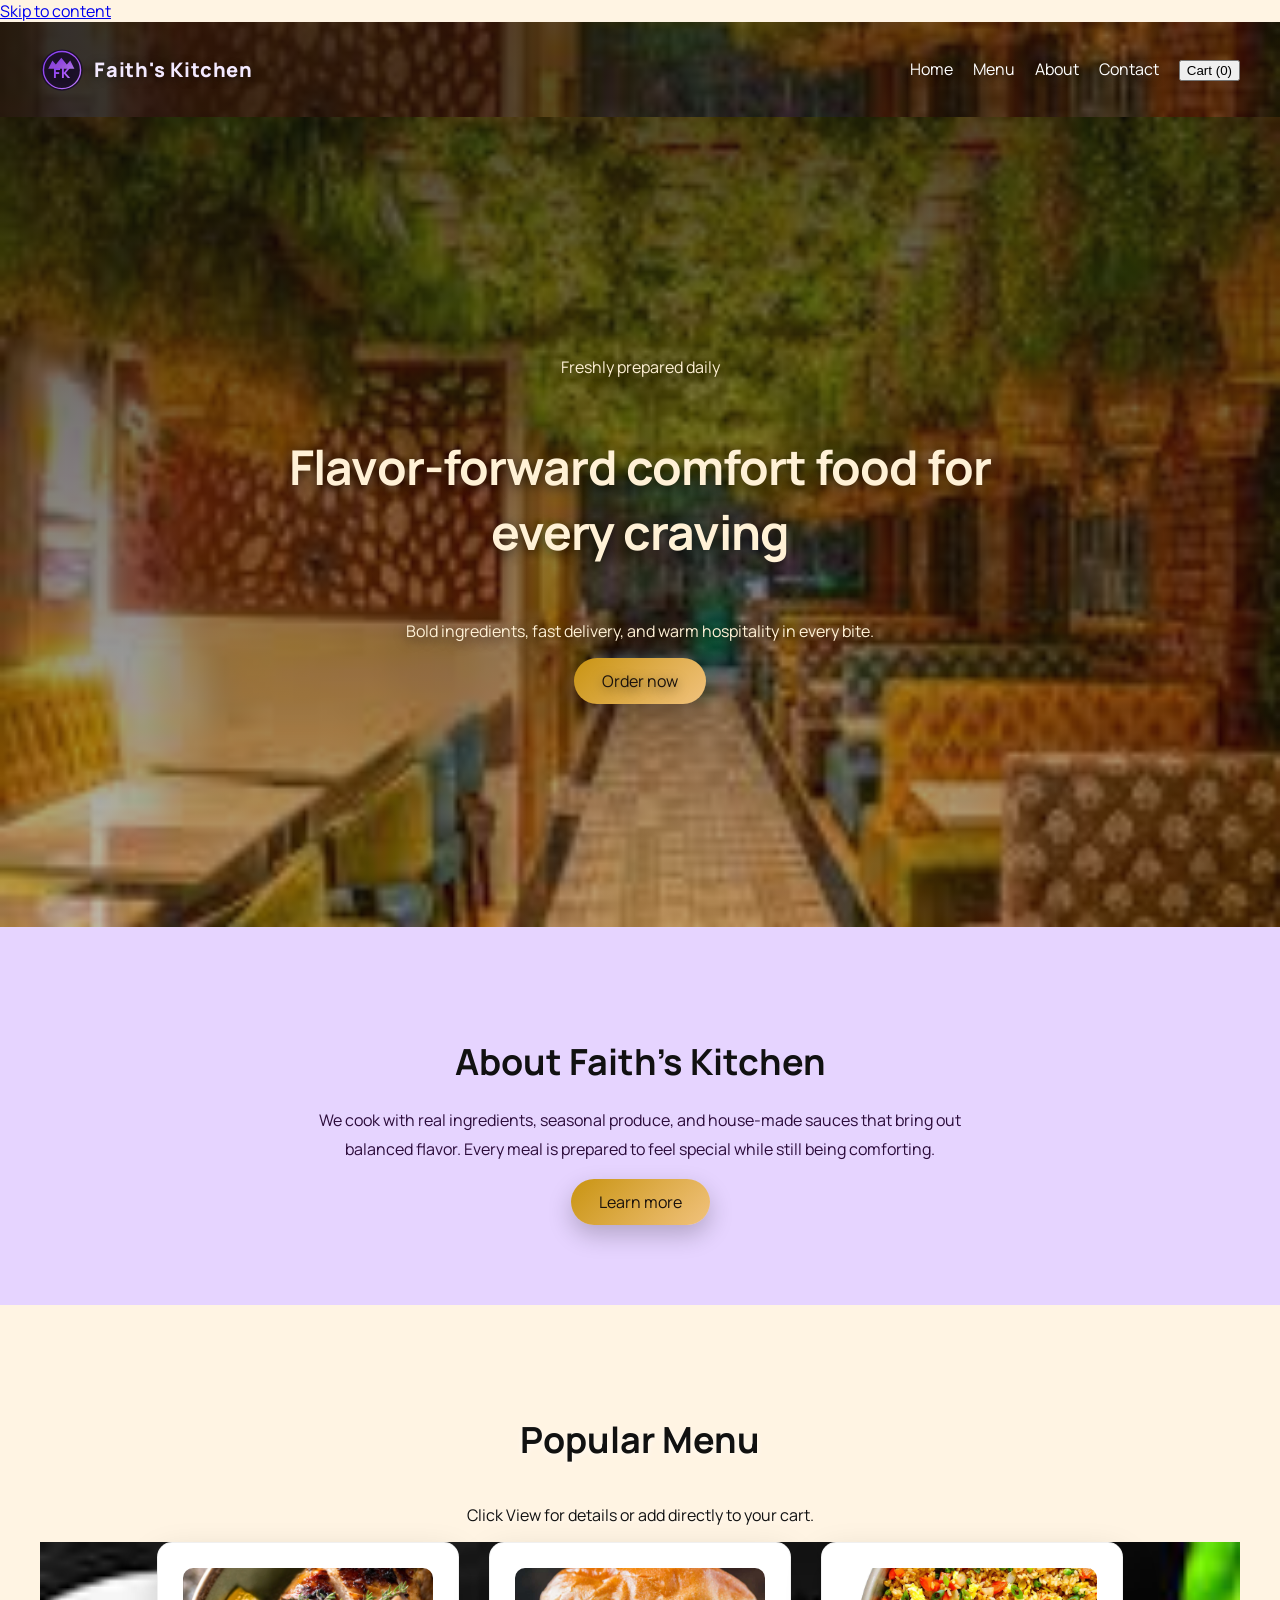
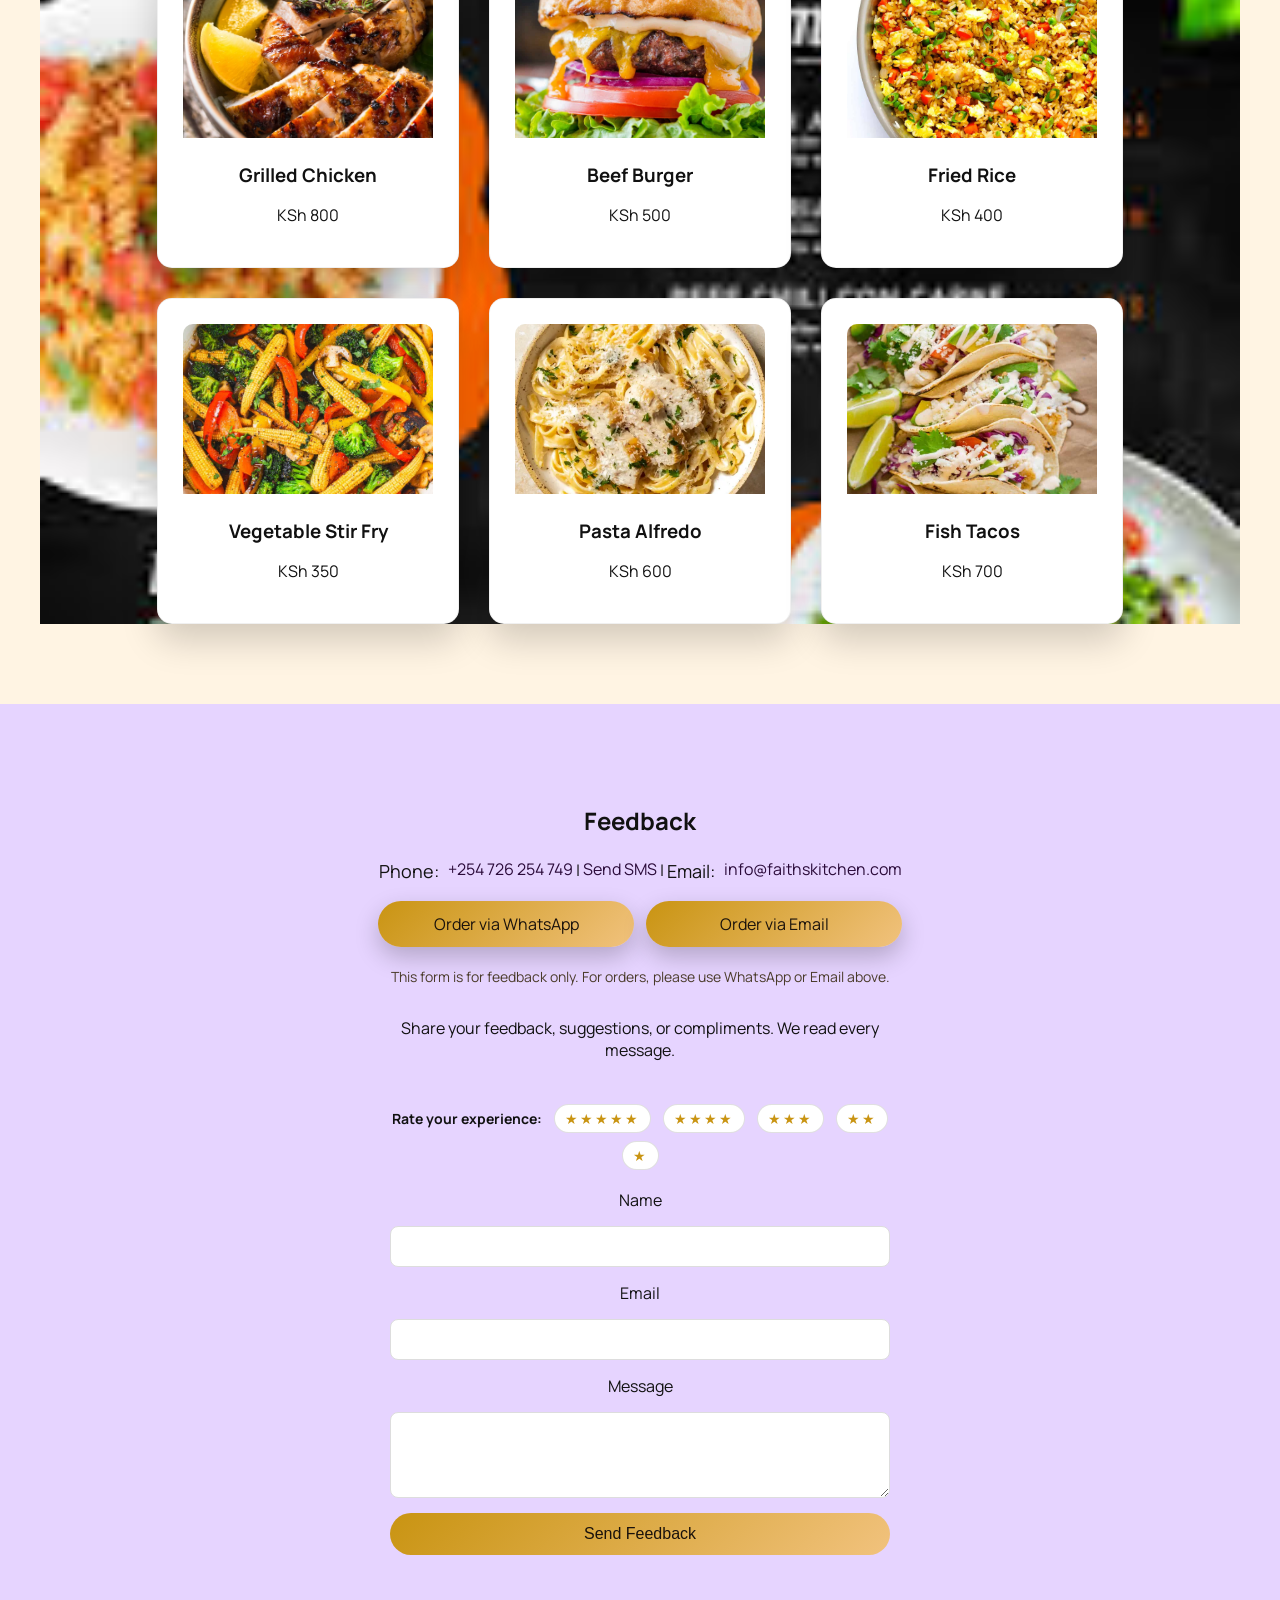
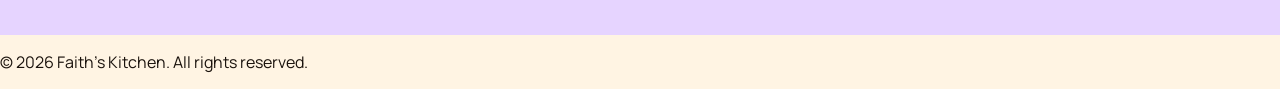
==== index.html @ dadae481 "Add files via upload" ====
<!DOCTYPE html>
<html lang="en">
<head>
    <meta charset="UTF-8">
    <meta name="description" content="Luxury comfort food, crafted fresh and delivered fast.">
    <meta name="keywords" content="restaurant, food delivery, grilled chicken, burgers, Nairobi">
    <meta name="theme-color" content="#c99412">
    <meta property="og:title" content="Faith's Kitchen">
    <meta property="og:description" content="Luxury comfort food, crafted fresh and delivered fast.">
    <meta property="og:type" content="website">
    <meta name="viewport" content="width=device-width, initial-scale=1">
    <title>Faith's Kitchen</title>
    <link rel="preconnect" href="https://fonts.googleapis.com">
    <link rel="preconnect" href="https://fonts.gstatic.com" crossorigin>
    <link href="https://fonts.googleapis.com/css2?family=Manrope:wght@400;600;700;800&display=swap" rel="stylesheet">
    <link rel="stylesheet" href="style.css">
</head>
<body>
    <a class="skip-link" href="#main-content">Skip to content</a>

    <header class="site-header">
        <nav class="nav" aria-label="Primary navigation">
            <div class="logo" aria-label="Faith's Kitchen home">
                <svg class="logo-mark" viewBox="0 0 64 64" aria-hidden="true" focusable="false">
                    <defs>
                        <linearGradient id="fk-gold" x1="0" x2="1" y1="0" y2="1">
                            <stop offset="0%" stop-color="#7c3aed"/>
                            <stop offset="55%" stop-color="#a855f7"/>
                            <stop offset="100%" stop-color="#c084fc"/>
                        </linearGradient>
                    </defs>
                    <circle cx="32" cy="32" r="30" fill="#1b0f2a" opacity="0.95"/>
                    <circle cx="32" cy="32" r="27" fill="none" stroke="url(#fk-gold)" stroke-width="2"/>
                    <path d="M18 18l5 6 8-10 8 10 5-6 6 12H12z" fill="url(#fk-gold)" opacity="0.9"/>
                    <text x="32" y="44" text-anchor="middle" font-family="Manrope, sans-serif" font-size="20" font-weight="800" letter-spacing="1" fill="url(#fk-gold)">FK</text>
                </svg>
                <span class="logo-text">Faith's Kitchen</span>
            </div>
            <ul>
                <li><a href="#hero">Home</a></li>
                <li><a href="#menu">Menu</a></li>
                <li><a href="#about">About</a></li>
                <li><a href="#contact">Contact</a></li>
                <li><button id="cart-link" class="cart-link" type="button">Cart (<span id="cart-count">0</span>)</button></li>
            </ul>
        </nav>
    </header>

    <main id="main-content">
        <section class="hero" id="hero">
            <p class="eyebrow">Freshly prepared daily</p>
            <h2>Flavor-forward comfort food for every craving</h2>
            <p>Bold ingredients, fast delivery, and warm hospitality in every bite.</p>
            <a class="cta" href="#menu">Order now</a>
        </section>

        <section class="about" id="about">
            <div class="about-text">
                <h2>About Faith's Kitchen</h2>
                <p>We cook with real ingredients, seasonal produce, and house-made sauces that bring out balanced flavor. Every meal is prepared to feel special while still being comforting.</p>
                <a class="secondary-cta" href="#contact">Learn more</a>
            </div>
        </section>

        <section class="menu" id="menu">
            <h2>Popular Menu</h2>
            <p class="menu-subtitle">Click View for details or add directly to your cart.</p>
            <div id="menu-container" class="menu-container"></div>
        </section>

        <section class="contact" id="contact" aria-labelledby="contact-heading">
            <h2 id="contact-heading">Feedback</h2>
            <p class="contact-info">
                <span class="icon" aria-hidden="true">Phone:</span>
                <a href="tel:+254726254749">+254 726 254 749</a>
                <span class="separator">|</span>
                <a href="sms:+254726254749">Send SMS</a>
                <span class="separator">|</span>
                <span class="icon" aria-hidden="true">Email:</span>
                <a href="mailto:info@faithskitchen.com">info@faithskitchen.com</a>
            </p>
            <div class="order-actions" aria-label="Place an order">
                <a id="order-whatsapp" class="cta" href="https://wa.me/254726254749" target="_blank" rel="noopener">Order via WhatsApp</a>
                <a id="order-email" class="secondary-cta" href="mailto:info@faithskitchen.com?subject=Order%20Request">Order via Email</a>
            </div>

            <form id="contact-form" action="https://formspree.io/f/xjgawvjy" method="POST" aria-describedby="contact-desc">
                <p class="form-note">This form is for feedback only. For orders, please use WhatsApp or Email above.</p>
                <p id="contact-desc">Share your feedback, suggestions, or compliments. We read every message.</p>
                                <div class="rating" role="group" aria-label="Rating">
                    <span class="rating-label">Rate your experience:</span>
                    <label><input type="radio" name="rating" value="5"><span class="stars">&#9733;&#9733;&#9733;&#9733;&#9733;</span></label>
                    <label><input type="radio" name="rating" value="4"><span class="stars">&#9733;&#9733;&#9733;&#9733;</span></label>
                    <label><input type="radio" name="rating" value="3"><span class="stars">&#9733;&#9733;&#9733;</span></label>
                    <label><input type="radio" name="rating" value="2"><span class="stars">&#9733;&#9733;</span></label>
                    <label><input type="radio" name="rating" value="1"><span class="stars">&#9733;</span></label>
                </div>
                <label for="name">Name</label>
                <input id="name" type="text" name="name" required>

                <label for="email">Email</label>
                <input id="email" type="email" name="email" required>

                <label for="message">Message</label>
                <textarea id="message" name="message" rows="4" required></textarea>

                <button type="submit">Send Feedback</button>
            </form>
        </section>
    </main>

    <footer class="site-footer">
        <p>&copy; <span id="year"></span> Faith's Kitchen. All rights reserved.</p>
    </footer>

    <div id="item-preview" class="modal" aria-hidden="true">
        <div class="modal-content" role="dialog" aria-modal="true" aria-labelledby="preview-heading">
            <h3 id="preview-heading"></h3>
            <img id="preview-img" src="" alt="">
            <p id="preview-desc"></p>
            <p id="preview-price" class="preview-price"></p>
            <div class="modal-actions">
                <button id="preview-add" type="button">Add to cart</button>
                <button id="close-preview" type="button" class="ghost-btn">Close</button>
            </div>
        </div>
    </div>

    <div id="cart-modal" class="modal" aria-hidden="true">
        <div class="modal-content" role="dialog" aria-modal="true" aria-labelledby="cart-heading">
            <h2 id="cart-heading">Your Cart</h2>
            <ul id="cart-modal-items"></ul>
            <p id="cart-total" class="cart-total">Total: KSh 0</p>
            <div class="modal-actions">
                <button id="checkout" type="button" disabled>Checkout</button>
                <button id="close-cart" type="button" class="ghost-btn">Close</button>
            </div>
        </div>
    </div>

    <p id="status-message" class="status-message" aria-live="polite"></p>

    <div id="menu-container" class="menu-container"></div>
	<script src="script.js"></script>
</body>
</html>
---- style.css ----
body {
    margin: 0;
    font-family: 'Poppins', sans-serif;
}

nav {
    display: flex;
    justify-content: space-between;
    align-items: center;
    padding: 20px 40px;
    /* purple-themed background image with color fallback */
    background: url('INTERIOR.jfif') center/100% auto no-repeat;
}

nav ul {
    list-style: none;
    display: flex;
    gap: 20px;
}

nav ul li {
    cursor: pointer;
}

nav ul li a {
    color: inherit;
    text-decoration: none;
}

#cart-link:hover {
    color: orange;
}

/* modal buttons */
.cart-modal button {
    padding: 10px 20px;
    border: none;
    background: orange;
    color: white;
    font-size: 14px;
    cursor: pointer;
    border-radius: 6px;
    margin-right: 10px;
}

.cart-modal button#close-cart {
    background: #ccc;
    color: #333;
}


.hero {
    height: 90vh;
    /* hero image underneath a purple gradient overlay */
    background: url('INTERIOR.jfif') center/100% auto no-repeat;
    display: flex;
    flex-direction: column;
    justify-content: center;
    align-items: center;
    color: #f0e6ff;
    text-align: center;
}

.hero h2 {
    font-size: 48px;
}

.hero button {
    padding: 12px 25px;
    border: none;
    background-color: #8a2be2; /* blueviolet */
    color: #f0e6ff;
    font-size: 16px;
    cursor: pointer;
}

.hero button:hover {
    background-color: #7a1bd6; /* darker purple */
    transform: scale(1.05);
    transition: 0.3s ease;
}
nav ul li:hover {
    color: orange;
    transition: 0.3s ease;
}

.about {
    padding: 80px 40px;
    text-align: center;
    background: url('https://via.placeholder.com/1200x400?text=About+Background') center/100% auto no-repeat;
    background-color: #e6d4ff; /* fallback */
}

.about-text {
    max-width: 700px;
    margin: auto;
}

.about h2 {
    font-size: 36px;
    margin-bottom: 20px;
}

.about p {
    line-height: 1.8;
    color: #8e0ec4;
}

.about button {
    padding: 12px 25px;
    border: none;
    background-color: #8a2be2;
    color: #f0e6ff;
    font-size: 16px;
    cursor: pointer;
    margin-top: 20px;
}

.about button:hover {
    background-color: #7a1bd6;
    transition: 0.3s ease;
}

.menu {
    padding: 80px 40px;
    text-align: center;
}

.menu-item img {
    width: 100%;
    height: 150px;
    object-fit: cover;
    border-radius: 10px;
}

.menu-item {
    border: 1px solid #ddd;
    padding: 15px;
    width: 220px;
    border-radius: 10px;
    transition: transform 0.3s;
}

.menu-item:hover {
    transform: scale(1.05);
}
.menu h2 {
    font-size: 36px;
    margin-bottom: 40px;
}

.menu-container {
    display: flex;
    justify-content: center;
    gap: 30px;
    flex-wrap: wrap;
    background: url('menu.jfif') center/100% auto no-repeat;
    background-color: #f0e6ff;
}

.menu-card {
    width: 250px;
    padding: 25px;
    box-shadow: 0px 0px 15px rgba(0,0,0,0.1);
    border-radius: 15px;
    background: white;
    transition: 0.3s ease;
}

.menu-card:hover {
    transform: translateY(-8px);
    box-shadow: 0 0 20px rgba(138,43,226,0.4);
}

.menu-card h3 {
    margin-bottom: 10px;
}

.menu-card span {
    display: block;
    margin-top: 15px;
    color: orange;
    font-weight: bold;
}

.contact {
    padding: 80px 40px;
    text-align: center;
    background: url('https://via.placeholder.com/1200x400?text=Contact+Background') center/100% auto no-repeat;
    background-color: #e6d4ff;
}

.contact form {
    max-width: 500px;
    margin: auto;
    display: flex;
    flex-direction: column;
    gap: 15px;
}

/* contact info icons and tooltips */
.contact-info {
    font-size: 16px;
    line-height: 1.6;
}

.contact-info .icon {
    margin-right: 6px;
    font-size: 18px;
    vertical-align: middle;
}

.contact-info a {
    color: #4b0082;
    text-decoration: none;
    position: relative;
}

.contact-info a:hover {
    text-decoration: underline;
}

/* simple tooltip using title attribute (browser default) */

.contact input,
.contact textarea {
    padding: 12px;
    border: 1px solid #ddd;
    border-radius: 8px;
    font-family: 'Poppins', sans-serif;
}

.contact button {
    padding: 12px;
    border: none;
    background: #8a2be2;
    color: #f0e6ff;
    font-size: 16px;
    cursor: pointer;
}

.contact button:hover {
    background: #7a1bd6;
    transition: 0.3s ease;
}

@media (max-width: 768px) {

    nav {
        flex-direction: column;
        gap: 15px;
        text-align: center;
    }

    nav ul {
        flex-direction: column;
        padding: 0;
    }

    .menu-container {
        flex-direction: column;
        align-items: center;
    }

    .hero h2 {
        font-size: 32px;
    }

}

.footer {
    text-align: center;
    padding: 40px;
    background: black;
    color: white;
}

/* Cart modal styles */
.cart-modal {
    display: none; /* hidden until triggered */
    position: fixed;
    top: 0;
    left: 0;
    width: 100%;
    height: 100%;
    background: rgba(0,0,0,0.5);
    justify-content: center;
    align-items: center;
    z-index: 1000;
}

/* Item preview modal styles */
.item-preview {
    display: none;
    position: fixed;
    top: 0;
    left: 0;
    width: 100%;
    height: 100%;
    background: rgba(0,0,0,0.7);
    justify-content: center;
    align-items: center;
    z-index: 1100;
}

.item-preview .preview-content {
    background: white;
    padding: 20px;
    border-radius: 10px;
    max-width: 80%;
    text-align: center;
}

.item-preview img {
    max-width: 100%;
    height: auto;
    border-radius: 8px;
    display: block;
    margin: 10px auto;
}

.item-preview button {
    padding: 8px 16px;
    border: none;
    background: #8a2be2;
    color: #f0e6ff;
    cursor: pointer;
    border-radius: 6px;
    margin-top: 10px;
}

.item-preview button:hover {
    background: #7a1bd6;
}

.cart-modal .modal-content {
    background: white;
    padding: 30px;
    border-radius: 10px;
    max-width: 400px;
    width: 90%;
    text-align: left;
}

.cart-modal ul {
    list-style: none;
    padding: 0;
    margin: 0 0 20px 0;
}

.cart-modal li {
    padding: 8px 0;
    border-bottom: 1px solid #ddd;
}

#checkout:disabled {
    opacity: 0.5;
    cursor: not-allowed;
}

.footer h3 {
    margin-bottom: 10px;
}
/* Compatibility for new modal/menu markup */
.menu-card img {
    width: 100%;
    height: 170px;
    object-fit: cover;
    border-radius: 10px 10px 0 0;
}
.modal {
    display: none;
    position: fixed;
    inset: 0;
    background: rgba(0,0,0,0.6);
    justify-content: center;
    align-items: center;
    z-index: 1200;
}
.modal.is-open {
    display: flex;
}
.modal .modal-content {
    background: #fff;
    padding: 20px;
    border-radius: 12px;
    width: min(92vw, 420px);
}
.modal-actions {
    display: flex;
    gap: 10px;
    margin-top: 12px;
}
.card-actions {
    display: flex;
    gap: 10px;
    margin-top: 10px;
}

/* Text visibility overrides */
body {
    color: #111;
}
nav, .hero {
    color: #fff;
    text-shadow: 0 2px 8px rgba(0,0,0,0.6);
}
.menu {
    color: #111;
    text-shadow: 0 2px 6px rgba(255,255,255,0.6);
}
.menu-card {
    color: #111;
    text-shadow: none;
}
.about, .contact {
    color: #111;
}
.about p, .contact-info a {
    color: #2b0b3a;
}

@media (max-width: 600px) {
    nav { padding: 16px 20px; }
    nav ul { gap: 12px; }
    .hero { height: auto; padding: 80px 20px; }
    .hero h2 { font-size: 28px; }
    .menu { padding: 50px 20px; }
    .menu-container { padding: 20px 0; }
    .menu-card { width: 100%; max-width: 360px; }
    .contact { padding: 50px 20px; }
    .cart-modal .modal-content { width: 95%; }
}

/* Visual polish overrides */
:root {
    --ink: #1b1b1b;
    --paper: #f9f6f0;
    --accent: #c46b2a;
    --accent-dark: #a5521f;
    --shadow: 0 12px 30px rgba(0,0,0,0.16);
}
body {
    font-family: 'Manrope', sans-serif;
    color: var(--ink);
    background: var(--paper);
}
nav {
    background: linear-gradient(90deg, rgba(15,12,10,0.82), rgba(15,12,10,0.45)), url('INTERIOR.jfif') center/100% auto no-repeat;
    color: #fff;
    text-shadow: 0 2px 8px rgba(0,0,0,0.5);
}
nav ul li a { color: #fff; }
.hero {
    background: linear-gradient(180deg, rgba(14,11,10,0.7), rgba(14,11,10,0.35)), url('INTERIOR.jfif') center/100% auto no-repeat;
    color: #fff7ec;
    text-shadow: 0 3px 12px rgba(0,0,0,0.6);
}
.hero h2 {
    letter-spacing: -0.02em;
    max-width: 680px;
}
.hero button, .cta, .secondary-cta {
    background-color: var(--accent);
    color: #fff;
    border-radius: 999px;
    padding: 12px 26px;
    text-decoration: none;
    display: inline-flex;
    align-items: center;
    gap: 8px;
}
.hero button:hover, .cta:hover, .secondary-cta:hover {
    background-color: var(--accent-dark);
}
.menu-card {
    box-shadow: var(--shadow);
    border: 1px solid rgba(0,0,0,0.06);
}
.menu-card span { color: var(--accent); }
.contact button { background: var(--accent); color: #fff; border-radius: 999px; }
.contact button:hover { background: var(--accent-dark); }

/* Luxury bright overrides */
:root {
    --ink: #1a140f;
    --paper: #fff7ea;
    --accent: #d4a11f;
    --accent-dark: #b78510;
    --accent-2: #ff7a18;
    --shadow: 0 14px 34px rgba(0,0,0,0.18);
}
body {
    background: var(--paper);
    color: var(--ink);
}
nav {
    background: linear-gradient(90deg, rgba(20,14,8,0.86), rgba(20,14,8,0.45)), url('INTERIOR.jfif') center/100% auto no-repeat;
    color: #fff;
    text-shadow: 0 2px 10px rgba(0,0,0,0.55);
}
nav ul li a { color: #fff; }
.hero {
    background: linear-gradient(180deg, rgba(15,10,6,0.7), rgba(15,10,6,0.25)), url('INTERIOR.jfif') center/100% auto no-repeat;
    color: #fff3dc;
    text-shadow: 0 3px 12px rgba(0,0,0,0.6);
}
.hero h2 { letter-spacing: -0.02em; max-width: 720px; }
.hero button, .cta, .secondary-cta {
    background: linear-gradient(135deg, var(--accent), var(--accent-2));
    color: #1a140f;
    border-radius: 999px;
    padding: 12px 28px;
    text-decoration: none;
    display: inline-flex;
    align-items: center;
    gap: 8px;
    box-shadow: 0 10px 22px rgba(0,0,0,0.2);
}
.hero button:hover, .cta:hover, .secondary-cta:hover { background: linear-gradient(135deg, var(--accent-dark), var(--accent)); }
.menu-card { box-shadow: var(--shadow); border: 1px solid rgba(0,0,0,0.06); }
.menu-card span { color: var(--accent); }
.contact button { background: linear-gradient(135deg, var(--accent), var(--accent-2)); color: #1a140f; border-radius: 999px; }
.contact button:hover { background: linear-gradient(135deg, var(--accent-dark), var(--accent)); }

/* Deep gold + champagne overrides */
:root {
    --ink: #1a120c;
    --paper: #fff4e3;
    --accent: #c99412;
    --accent-dark: #a87008;
    --accent-2: #f1c27d;
    --shadow: 0 16px 36px rgba(0,0,0,0.18);
}
body { background: var(--paper); color: var(--ink); }
nav { background: linear-gradient(90deg, rgba(20,14,8,0.88), rgba(20,14,8,0.48)), url('INTERIOR.jfif') center/100% auto no-repeat; color: #fff; text-shadow: 0 2px 10px rgba(0,0,0,0.55); }
.hero { background: linear-gradient(180deg, rgba(16,11,7,0.72), rgba(16,11,7,0.28)), url('INTERIOR.jfif') center/100% auto no-repeat; color: #fff1d6; text-shadow: 0 3px 12px rgba(0,0,0,0.6); }
.hero button, .cta, .secondary-cta { background: linear-gradient(135deg, var(--accent), var(--accent-2)); color: #1a120c; border-radius: 999px; padding: 12px 28px; text-decoration: none; display: inline-flex; align-items: center; gap: 8px; box-shadow: 0 10px 24px rgba(0,0,0,0.22); }
.hero button:hover, .cta:hover, .secondary-cta:hover { background: linear-gradient(135deg, var(--accent-dark), var(--accent)); }
.menu-card { box-shadow: var(--shadow); border: 1px solid rgba(0,0,0,0.06); }
.menu-card span { color: var(--accent); }
.contact button { background: linear-gradient(135deg, var(--accent), var(--accent-2)); color: #1a120c; border-radius: 999px; }
.contact button:hover { background: linear-gradient(135deg, var(--accent-dark), var(--accent)); }

/* Toast + add animation */
#status-message.toast {
    position: fixed;
    right: 20px;
    bottom: 20px;
    background: #1a120c;
    color: #fff;
    padding: 12px 16px;
    border-radius: 999px;
    box-shadow: 0 10px 24px rgba(0,0,0,0.25);
    opacity: 0;
    transform: translateY(10px);
    transition: opacity 0.25s ease, transform 0.25s ease;
    z-index: 2000;
}
#status-message.toast.show {
    opacity: 1;
    transform: translateY(0);
}
.menu-card.is-adding {
    transform: translateY(-6px) scale(1.02);
    box-shadow: 0 18px 36px rgba(0,0,0,0.22);
}

/* Mobile perf tuning */
@media (max-width: 600px) {
    .menu-card, .modal .modal-content {
        box-shadow: 0 8px 18px rgba(0,0,0,0.18);
    }
    .hero, nav {
        background-position: center top;
    }
}

/* Logo styles */
.logo { display: flex; align-items: center; gap: 10px; font-weight: 800; letter-spacing: 0.02em; }
.logo-mark { width: 40px; height: 40px; }
.logo-text { color: #fff; font-size: 20px; }
@media (max-width: 600px) { .logo-text { font-size: 18px; } .logo-mark { width: 34px; height: 34px; } }

/* FK monogram logo tweaks */
.logo-mark { width: 44px; height: 44px; }
.logo-text { color: #f3e9ff; letter-spacing: 0.04em; }
@media (max-width: 600px) { .logo-mark { width: 38px; height: 38px; } }

.order-actions { display: flex; gap: 12px; justify-content: center; flex-wrap: wrap; margin: 16px 0 10px; }
.order-actions .cta, .order-actions .secondary-cta { min-width: 200px; justify-content: center; }
.form-note { font-size: 14px; color: #4a3b2a; margin: 10px 0 0; }
.rating { display: flex; flex-wrap: wrap; gap: 8px 12px; align-items: center; justify-content: center; margin: 12px 0 4px; font-size: 14px; }
.rating-label { font-weight: 700; }
.rating label { display: inline-flex; align-items: center; gap: 6px; padding: 4px 10px; border: 1px solid rgba(0,0,0,0.12); border-radius: 999px; cursor: pointer; background: #fff; }
.rating input { position: absolute; opacity: 0; }
.rating .stars { letter-spacing: 2px; color: var(--accent); }
.rating input:checked + .stars { color: #7c3aed; }
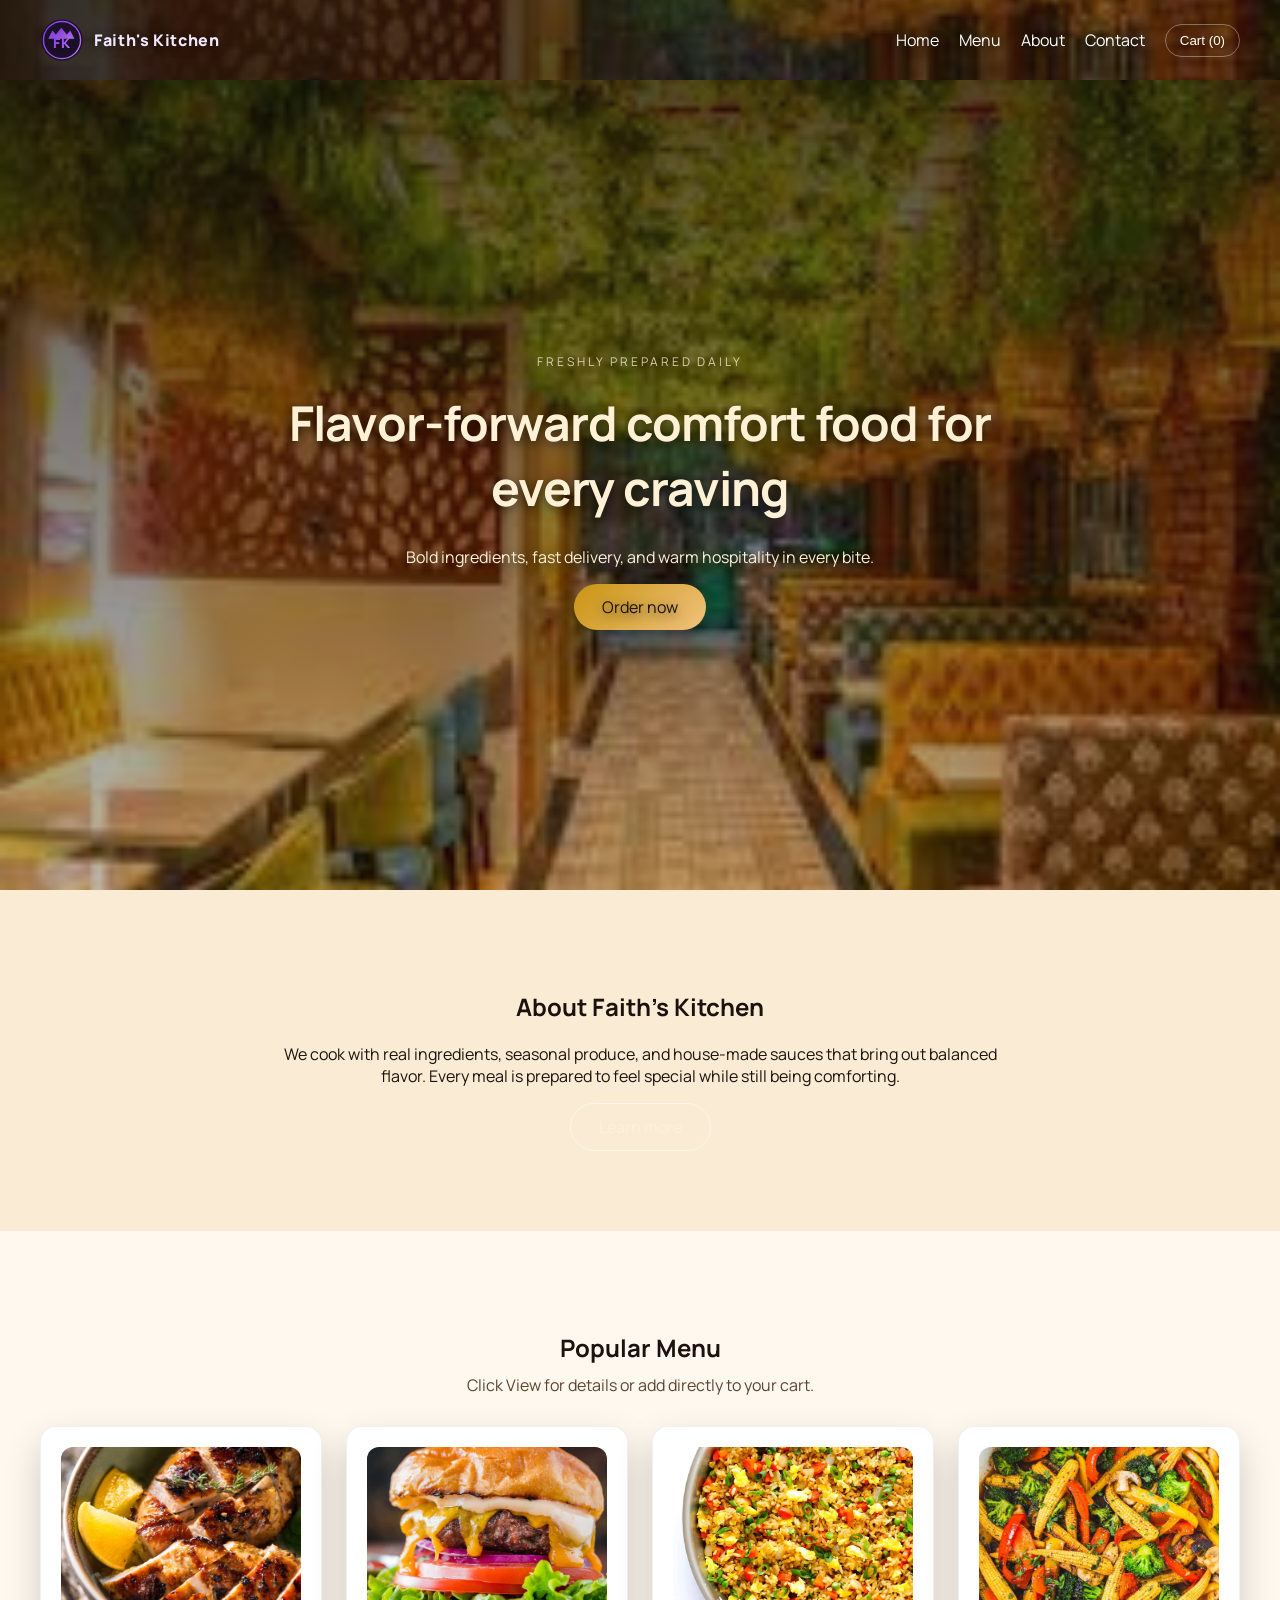
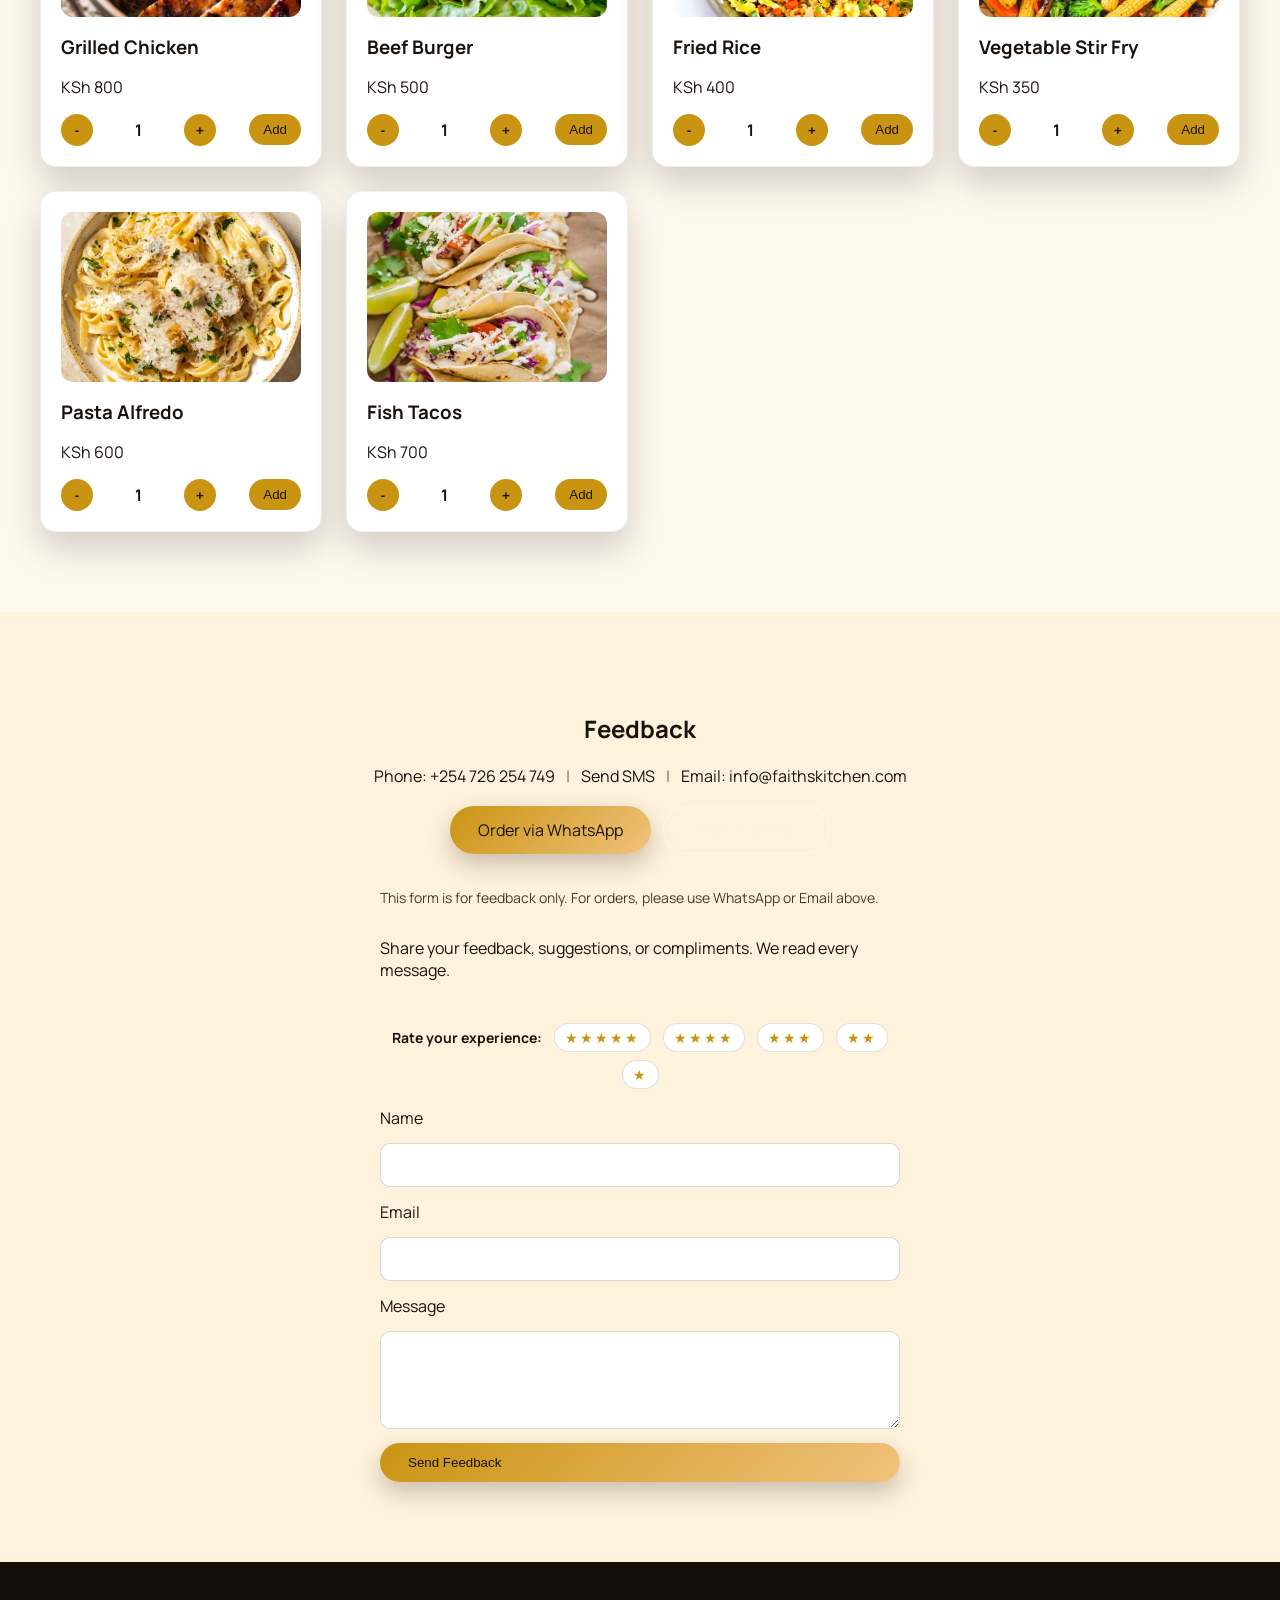
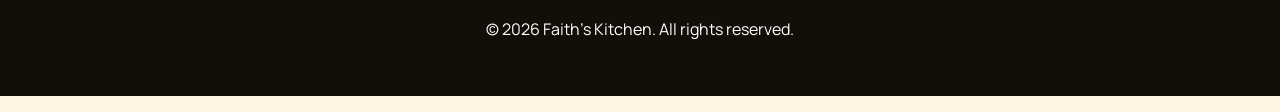
==== commit a39b1972: "Add files via upload" ====
--- a/index.html
+++ b/index.html
@@ -2,18 +2,31 @@
 <html lang="en">
 <head>
     <meta charset="UTF-8">
-    <meta name="description" content="Luxury comfort food, crafted fresh and delivered fast.">
+    <meta name="google-site-verification" content="2Au_urmFuBJq5QmWAdqN87spD-C3DkQ_DlSQ1Ve02Y0" />
+    <meta name="description" content="Faith's Kitchen serves luxury comfort food in Nairobi. Freshly prepared meals, fast ordering, and premium flavor.">
+    <meta name="robots" content="index, follow">
     <meta name="keywords" content="restaurant, food delivery, grilled chicken, burgers, Nairobi">
     <meta name="theme-color" content="#c99412">
     <meta property="og:title" content="Faith's Kitchen">
     <meta property="og:description" content="Luxury comfort food, crafted fresh and delivered fast.">
     <meta property="og:type" content="website">
+    <meta property="og:url" content="https://wachirafaith335-sudo.github.io/Faith-s-Kitchen/">
     <meta name="viewport" content="width=device-width, initial-scale=1">
-    <title>Faith's Kitchen</title>
+    <meta property="og:image" content="https://wachirafaith335-sudo.github.io/Faith-s-Kitchen/og-image.svg">
+    <meta property="og:image:width" content="1200">
+    <meta property="og:image:height" content="630">
+    <meta name="twitter:card" content="summary_large_image">
+    <meta name="twitter:title" content="Faith's Kitchen">
+    <meta name="twitter:description" content="Luxury comfort food, crafted fresh and delivered fast.">
+    <meta name="twitter:image" content="https://wachirafaith335-sudo.github.io/Faith-s-Kitchen/og-image.svg">
+    <title>Faith's Kitchen | Luxury Comfort Food in Nairobi</title>
     <link rel="preconnect" href="https://fonts.googleapis.com">
     <link rel="preconnect" href="https://fonts.gstatic.com" crossorigin>
     <link href="https://fonts.googleapis.com/css2?family=Manrope:wght@400;600;700;800&display=swap" rel="stylesheet">
+    <link rel="preload" as="image" href="INTERIOR.jfif">
     <link rel="stylesheet" href="style.css">
+    <link rel="icon" href="favicon.svg" type="image/svg+xml">
+    <link rel="canonical" href="https://wachirafaith335-sudo.github.io/Faith-s-Kitchen/">
 </head>
 <body>
     <a class="skip-link" href="#main-content">Skip to content</a>
@@ -87,13 +100,13 @@
             <form id="contact-form" action="https://formspree.io/f/xjgawvjy" method="POST" aria-describedby="contact-desc">
                 <p class="form-note">This form is for feedback only. For orders, please use WhatsApp or Email above.</p>
                 <p id="contact-desc">Share your feedback, suggestions, or compliments. We read every message.</p>
-                                <div class="rating" role="group" aria-label="Rating">
-                    <span class="rating-label">Rate your experience:</span>
-                    <label><input type="radio" name="rating" value="5"><span class="stars">&#9733;&#9733;&#9733;&#9733;&#9733;</span></label>
-                    <label><input type="radio" name="rating" value="4"><span class="stars">&#9733;&#9733;&#9733;&#9733;</span></label>
-                    <label><input type="radio" name="rating" value="3"><span class="stars">&#9733;&#9733;&#9733;</span></label>
-                    <label><input type="radio" name="rating" value="2"><span class="stars">&#9733;&#9733;</span></label>
-                    <label><input type="radio" name="rating" value="1"><span class="stars">&#9733;</span></label>
+                                <div class="rating" role="group" aria-label="Rating">
+                    <span class="rating-label">Rate your experience:</span>
+                    <label><input type="radio" name="rating" value="5"><span class="stars">&#9733;&#9733;&#9733;&#9733;&#9733;</span></label>
+                    <label><input type="radio" name="rating" value="4"><span class="stars">&#9733;&#9733;&#9733;&#9733;</span></label>
+                    <label><input type="radio" name="rating" value="3"><span class="stars">&#9733;&#9733;&#9733;</span></label>
+                    <label><input type="radio" name="rating" value="2"><span class="stars">&#9733;&#9733;</span></label>
+                    <label><input type="radio" name="rating" value="1"><span class="stars">&#9733;</span></label>
                 </div>
                 <label for="name">Name</label>
                 <input id="name" type="text" name="name" required>
@@ -140,11 +153,13 @@
 
     <p id="status-message" class="status-message" aria-live="polite"></p>
 
-    <div id="menu-container" class="menu-container"></div>
-	<script src="script.js"></script>
+    <script src="script.js" defer></script>
 </body>
 </html>
 
 
 
 
+
+
+
--- a/style.css
+++ b/style.css
@@ -1,598 +1,533 @@
-body {
-    margin: 0;
-    font-family: 'Poppins', sans-serif;
-}
-
-nav {
-    display: flex;
-    justify-content: space-between;
-    align-items: center;
-    padding: 20px 40px;
-    /* purple-themed background image with color fallback */
-    background: url('INTERIOR.jfif') center/100% auto no-repeat;
-}
-
-nav ul {
-    list-style: none;
-    display: flex;
-    gap: 20px;
-}
-
-nav ul li {
-    cursor: pointer;
-}
-
-nav ul li a {
-    color: inherit;
-    text-decoration: none;
-}
-
-#cart-link:hover {
-    color: orange;
-}
-
-/* modal buttons */
-.cart-modal button {
-    padding: 10px 20px;
-    border: none;
-    background: orange;
-    color: white;
-    font-size: 14px;
-    cursor: pointer;
-    border-radius: 6px;
-    margin-right: 10px;
-}
-
-.cart-modal button#close-cart {
-    background: #ccc;
-    color: #333;
-}
-
-
-.hero {
-    height: 90vh;
-    /* hero image underneath a purple gradient overlay */
-    background: url('INTERIOR.jfif') center/100% auto no-repeat;
-    display: flex;
-    flex-direction: column;
-    justify-content: center;
-    align-items: center;
-    color: #f0e6ff;
-    text-align: center;
-}
-
-.hero h2 {
-    font-size: 48px;
-}
-
-.hero button {
-    padding: 12px 25px;
-    border: none;
-    background-color: #8a2be2; /* blueviolet */
-    color: #f0e6ff;
-    font-size: 16px;
-    cursor: pointer;
-}
-
-.hero button:hover {
-    background-color: #7a1bd6; /* darker purple */
-    transform: scale(1.05);
-    transition: 0.3s ease;
-}
-nav ul li:hover {
-    color: orange;
-    transition: 0.3s ease;
-}
-
-.about {
-    padding: 80px 40px;
-    text-align: center;
-    background: url('https://via.placeholder.com/1200x400?text=About+Background') center/100% auto no-repeat;
-    background-color: #e6d4ff; /* fallback */
-}
-
-.about-text {
-    max-width: 700px;
-    margin: auto;
-}
-
-.about h2 {
-    font-size: 36px;
-    margin-bottom: 20px;
-}
-
-.about p {
-    line-height: 1.8;
-    color: #8e0ec4;
-}
-
-.about button {
-    padding: 12px 25px;
-    border: none;
-    background-color: #8a2be2;
-    color: #f0e6ff;
-    font-size: 16px;
-    cursor: pointer;
-    margin-top: 20px;
-}
-
-.about button:hover {
-    background-color: #7a1bd6;
-    transition: 0.3s ease;
-}
-
-.menu {
-    padding: 80px 40px;
-    text-align: center;
-}
-
-.menu-item img {
-    width: 100%;
-    height: 150px;
-    object-fit: cover;
-    border-radius: 10px;
-}
-
-.menu-item {
-    border: 1px solid #ddd;
-    padding: 15px;
-    width: 220px;
-    border-radius: 10px;
-    transition: transform 0.3s;
-}
-
-.menu-item:hover {
-    transform: scale(1.05);
-}
-.menu h2 {
-    font-size: 36px;
-    margin-bottom: 40px;
-}
-
-.menu-container {
-    display: flex;
-    justify-content: center;
-    gap: 30px;
-    flex-wrap: wrap;
-    background: url('menu.jfif') center/100% auto no-repeat;
-    background-color: #f0e6ff;
-}
-
-.menu-card {
-    width: 250px;
-    padding: 25px;
-    box-shadow: 0px 0px 15px rgba(0,0,0,0.1);
-    border-radius: 15px;
-    background: white;
-    transition: 0.3s ease;
-}
-
-.menu-card:hover {
-    transform: translateY(-8px);
-    box-shadow: 0 0 20px rgba(138,43,226,0.4);
-}
-
-.menu-card h3 {
-    margin-bottom: 10px;
-}
-
-.menu-card span {
-    display: block;
-    margin-top: 15px;
-    color: orange;
-    font-weight: bold;
-}
-
-.contact {
-    padding: 80px 40px;
-    text-align: center;
-    background: url('https://via.placeholder.com/1200x400?text=Contact+Background') center/100% auto no-repeat;
-    background-color: #e6d4ff;
-}
-
-.contact form {
-    max-width: 500px;
-    margin: auto;
-    display: flex;
-    flex-direction: column;
-    gap: 15px;
-}
-
-/* contact info icons and tooltips */
-.contact-info {
-    font-size: 16px;
-    line-height: 1.6;
-}
-
-.contact-info .icon {
-    margin-right: 6px;
-    font-size: 18px;
-    vertical-align: middle;
-}
-
-.contact-info a {
-    color: #4b0082;
-    text-decoration: none;
-    position: relative;
-}
-
-.contact-info a:hover {
-    text-decoration: underline;
-}
-
-/* simple tooltip using title attribute (browser default) */
-
-.contact input,
-.contact textarea {
-    padding: 12px;
-    border: 1px solid #ddd;
-    border-radius: 8px;
-    font-family: 'Poppins', sans-serif;
-}
-
-.contact button {
-    padding: 12px;
-    border: none;
-    background: #8a2be2;
-    color: #f0e6ff;
-    font-size: 16px;
-    cursor: pointer;
-}
-
-.contact button:hover {
-    background: #7a1bd6;
-    transition: 0.3s ease;
-}
+:root {
+  --ink: #1a120c;
+  --paper: #fff4e3;
+  --accent: #c99412;
+  --accent-dark: #a87008;
+  --accent-2: #f1c27d;
+  --shadow: 0 16px 36px rgba(0, 0, 0, 0.18);
+}
+
+*,
+*::before,
+*::after {
+  box-sizing: border-box;
+}
+
+body {
+  margin: 0;
+  font-family: "Manrope", sans-serif;
+  color: var(--ink);
+  background: var(--paper);
+}
+
+a {
+  color: inherit;
+  text-decoration: none;
+}
+
+.skip-link {
+  position: absolute;
+  left: -999px;
+  top: 10px;
+  background: #fff;
+  color: #000;
+  padding: 8px 12px;
+  border-radius: 6px;
+  z-index: 2000;
+}
+.skip-link:focus {
+  left: 10px;
+}
+
+.site-header {
+  position: sticky;
+  top: 0;
+  z-index: 100;
+}
+
+.nav {
+  display: flex;
+  justify-content: space-between;
+  align-items: center;
+  padding: 18px 40px;
+  background: linear-gradient(90deg, rgba(20, 14, 8, 0.88), rgba(20, 14, 8, 0.48)),
+    url("INTERIOR.jfif") center/cover no-repeat;
+  color: #fff;
+  text-shadow: 0 2px 10px rgba(0, 0, 0, 0.55);
+}
+
+.nav ul {
+  list-style: none;
+  display: flex;
+  gap: 20px;
+  margin: 0;
+  padding: 0;
+  align-items: center;
+}
+
+.nav ul li a:hover,
+.cart-link:hover {
+  color: var(--accent-2);
+}
+
+.cart-link {
+  background: transparent;
+  color: #fff;
+  border: 1px solid rgba(255, 255, 255, 0.35);
+  padding: 8px 14px;
+  border-radius: 999px;
+  cursor: pointer;
+}
+
+.logo {
+  display: flex;
+  align-items: center;
+  gap: 10px;
+  font-weight: 800;
+  letter-spacing: 0.04em;
+}
+
+.logo-mark {
+  width: 44px;
+  height: 44px;
+}
+
+.logo-text {
+  color: #f3e9ff;
+}
+
+.hero {
+  min-height: 90vh;
+  padding: 100px 40px;
+  display: flex;
+  flex-direction: column;
+  justify-content: center;
+  align-items: center;
+  text-align: center;
+  background: linear-gradient(180deg, rgba(16, 11, 7, 0.72), rgba(16, 11, 7, 0.28)),
+    url("INTERIOR.jfif") center/cover no-repeat;
+  color: #fff1d6;
+  text-shadow: 0 3px 12px rgba(0, 0, 0, 0.6);
+}
+
+.hero h2 {
+  font-size: 48px;
+  max-width: 720px;
+  letter-spacing: -0.02em;
+  margin: 10px 0;
+}
+
+.hero .eyebrow {
+  text-transform: uppercase;
+  letter-spacing: 0.24em;
+  font-size: 12px;
+  opacity: 0.8;
+  margin-bottom: 10px;
+}
+
+.cta,
+.secondary-cta,
+.hero button,
+.contact button,
+.modal button {
+  background: linear-gradient(135deg, var(--accent), var(--accent-2));
+  color: #1a120c;
+  border-radius: 999px;
+  padding: 12px 28px;
+  border: none;
+  cursor: pointer;
+  display: inline-flex;
+  align-items: center;
+  gap: 8px;
+  box-shadow: 0 10px 24px rgba(0, 0, 0, 0.22);
+}
+
+.cta:hover,
+.secondary-cta:hover,
+.hero button:hover,
+.contact button:hover,
+.modal button:hover {
+  background: linear-gradient(135deg, var(--accent-dark), var(--accent));
+}
+
+.secondary-cta {
+  background: transparent;
+  color: #fff1d6;
+  border: 1px solid rgba(255, 255, 255, 0.5);
+  box-shadow: none;
+}
+
+section {
+  padding: 80px 40px;
+  text-align: center;
+}
+
+.about {
+  background: #f9ebd4;
+}
+
+.about-text {
+  max-width: 720px;
+  margin: 0 auto;
+}
+
+.menu {
+  background: #fff8ef;
+}
+
+.menu-subtitle {
+  margin-top: -10px;
+  color: #5a442f;
+}
+
+.menu-container {
+  display: grid;
+  grid-template-columns: repeat(auto-fit, minmax(240px, 1fr));
+  gap: 24px;
+  margin-top: 30px;
+}
+
+.menu-card {
+  padding: 20px;
+  border-radius: 16px;
+  background: #fff;
+  box-shadow: var(--shadow);
+  border: 1px solid rgba(0, 0, 0, 0.06);
+  transition: transform 0.3s ease, box-shadow 0.3s ease;
+  text-align: left;
+}
+
+.menu-card:hover {
+  transform: translateY(-6px);
+  box-shadow: 0 18px 36px rgba(0, 0, 0, 0.22);
+}
+
+.menu-card img {
+  width: 100%;
+  height: 170px;
+  object-fit: cover;
+  border-radius: 12px;
+}
+
+.menu-card h3 {
+  margin: 12px 0 6px;
+}
+
+.contact {
+  background: #fff2dc;
+}
+
+.contact form {
+  max-width: 520px;
+  margin: 24px auto 0;
+  display: flex;
+  flex-direction: column;
+  gap: 14px;
+  text-align: left;
+}
+
+.contact input,
+.contact textarea {
+  padding: 12px;
+  border: 1px solid rgba(0, 0, 0, 0.16);
+  border-radius: 10px;
+  font-family: inherit;
+}
+
+.contact-info {
+  font-size: 16px;
+  line-height: 1.6;
+}
+
+.contact-info .separator {
+  margin: 0 8px;
+  opacity: 0.6;
+}
+
+.order-actions {
+  display: flex;
+  gap: 12px;
+  justify-content: center;
+  flex-wrap: wrap;
+  margin: 16px 0 10px;
+}
+
+.form-note {
+  font-size: 14px;
+  color: #4a3b2a;
+  margin: 10px 0 0;
+}
+
+.rating {
+  display: flex;
+  flex-wrap: wrap;
+  gap: 8px 12px;
+  align-items: center;
+  justify-content: center;
+  margin: 12px 0 4px;
+  font-size: 14px;
+}
+
+.rating-label {
+  font-weight: 700;
+}
+
+.rating label {
+  display: inline-flex;
+  align-items: center;
+  gap: 6px;
+  padding: 4px 10px;
+  border: 1px solid rgba(0, 0, 0, 0.12);
+  border-radius: 999px;
+  cursor: pointer;
+  background: #fff;
+}
+
+.rating input {
+  position: absolute;
+  opacity: 0;
+}
+
+.rating .stars {
+  letter-spacing: 2px;
+  color: var(--accent);
+}
+
+.rating input:checked + .stars {
+  color: #7c3aed;
+}
+
+.qty-row {
+  display: flex;
+  align-items: center;
+  gap: 10px;
+  justify-content: space-between;
+  margin-top: 12px;
+}
+
+.qty-btn {
+  background: var(--accent);
+  color: #1a120c;
+  border: none;
+  border-radius: 999px;
+  width: 32px;
+  height: 32px;
+  cursor: pointer;
+  font-weight: 700;
+  line-height: 32px;
+}
+
+.qty-btn:hover {
+  background: var(--accent-dark);
+}
+
+.qty-value {
+  min-width: 24px;
+  text-align: center;
+  font-weight: 700;
+  color: #1a120c;
+}
+
+.qty-add {
+  background: var(--accent);
+  color: #1a120c;
+  border: none;
+  border-radius: 999px;
+  padding: 8px 14px;
+  cursor: pointer;
+}
+
+.qty-add:hover {
+  background: var(--accent-dark);
+}
+
+.modal {
+  display: none;
+  position: fixed;
+  inset: 0;
+  background: rgba(0, 0, 0, 0.6);
+  justify-content: center;
+  align-items: center;
+  z-index: 1200;
+}
+
+.modal.is-open {
+  display: flex;
+}
+
+.modal .modal-content {
+  background: #fff;
+  padding: 20px;
+  border-radius: 12px;
+  width: min(92vw, 420px);
+}
+
+.modal-actions {
+  display: flex;
+  gap: 10px;
+  margin-top: 12px;
+  justify-content: center;
+}
+
+.ghost-btn {
+  background: transparent;
+  color: #4a3b2a;
+  border: 1px solid rgba(0, 0, 0, 0.2);
+  box-shadow: none;
+}
+
+.cart-total {
+  font-weight: 700;
+}
+
+#status-message.toast {
+  position: fixed;
+  right: 20px;
+  bottom: 20px;
+  background: #1a120c;
+  color: #fff;
+  padding: 12px 16px;
+  border-radius: 999px;
+  box-shadow: 0 10px 24px rgba(0, 0, 0, 0.25);
+  opacity: 0;
+  transform: translateY(10px);
+  transition: opacity 0.25s ease, transform 0.25s ease;
+  z-index: 2000;
+}
+
+#status-message.toast.show {
+  opacity: 1;
+  transform: translateY(0);
+}
+
+.menu-card.is-adding {
+  transform: translateY(-6px) scale(1.02);
+  box-shadow: 0 18px 36px rgba(0, 0, 0, 0.22);
+}
+
+.site-footer {
+  text-align: center;
+  padding: 40px;
+  background: #140e08;
+  color: #fff;
+}
+
+@media (max-width: 768px) {
+  .nav {
+    flex-direction: column;
+    gap: 12px;
+    padding: 16px 20px;
+    text-align: center;
+  }
+
+  .nav ul {
+    flex-direction: column;
+    gap: 12px;
+  }
+
+  .hero {
+    min-height: auto;
+    padding: 80px 20px;
+    background-position: center top;
+  }
+
+  .hero h2 {
+    font-size: 30px;
+  }
+
+  section {
+    padding: 60px 20px;
+  }
+}
+
+.cart-item {
+  display: flex;
+  align-items: center;
+  justify-content: space-between;
+  gap: 12px;
+  padding: 10px 0;
+  border-bottom: 1px solid rgba(0, 0, 0, 0.08);
+}
+
+.cart-item-main {
+  display: flex;
+  flex-direction: column;
+  gap: 4px;
+}
+
+.cart-item-name {
+  font-weight: 700;
+}
+
+.cart-item-sub {
+  font-size: 13px;
+  color: #6b5642;
+}
+
+.cart-item-controls {
+  display: flex;
+  align-items: center;
+  gap: 8px;
+}
+
+.cart-btn {
+  background: var(--accent);
+  color: #1a120c;
+  border: none;
+  border-radius: 999px;
+  width: 28px;
+  height: 28px;
+  cursor: pointer;
+  font-weight: 700;
+  line-height: 28px;
+}
+
+.cart-btn:hover {
+  background: var(--accent-dark);
+}
+
+.cart-qty {
+  min-width: 18px;
+  text-align: center;
+  font-weight: 700;
+}
+
+.cart-remove {
+  background: transparent;
+  border: 1px solid rgba(0, 0, 0, 0.2);
+  color: #4a3b2a;
+  padding: 6px 10px;
+  border-radius: 999px;
+  cursor: pointer;
+  font-size: 12px;
+}
+
+.cart-remove:hover {
+  background: rgba(0, 0, 0, 0.05);
+}
+
 
 @media (max-width: 768px) {
-
-    nav {
-        flex-direction: column;
-        gap: 15px;
-        text-align: center;
-    }
-
-    nav ul {
-        flex-direction: column;
-        padding: 0;
-    }
-
-    .menu-container {
-        flex-direction: column;
-        align-items: center;
-    }
-
-    .hero h2 {
-        font-size: 32px;
-    }
-
-}
-
-.footer {
-    text-align: center;
-    padding: 40px;
-    background: black;
-    color: white;
-}
-
-/* Cart modal styles */
-.cart-modal {
-    display: none; /* hidden until triggered */
-    position: fixed;
-    top: 0;
-    left: 0;
-    width: 100%;
-    height: 100%;
-    background: rgba(0,0,0,0.5);
-    justify-content: center;
-    align-items: center;
-    z-index: 1000;
-}
-
-/* Item preview modal styles */
-.item-preview {
-    display: none;
-    position: fixed;
-    top: 0;
-    left: 0;
-    width: 100%;
-    height: 100%;
-    background: rgba(0,0,0,0.7);
-    justify-content: center;
-    align-items: center;
-    z-index: 1100;
-}
-
-.item-preview .preview-content {
-    background: white;
-    padding: 20px;
-    border-radius: 10px;
-    max-width: 80%;
-    text-align: center;
-}
-
-.item-preview img {
-    max-width: 100%;
-    height: auto;
-    border-radius: 8px;
-    display: block;
-    margin: 10px auto;
-}
-
-.item-preview button {
-    padding: 8px 16px;
-    border: none;
-    background: #8a2be2;
-    color: #f0e6ff;
-    cursor: pointer;
-    border-radius: 6px;
-    margin-top: 10px;
-}
-
-.item-preview button:hover {
-    background: #7a1bd6;
-}
-
-.cart-modal .modal-content {
-    background: white;
-    padding: 30px;
-    border-radius: 10px;
-    max-width: 400px;
-    width: 90%;
-    text-align: left;
-}
-
-.cart-modal ul {
-    list-style: none;
-    padding: 0;
-    margin: 0 0 20px 0;
-}
-
-.cart-modal li {
-    padding: 8px 0;
-    border-bottom: 1px solid #ddd;
-}
-
-#checkout:disabled {
-    opacity: 0.5;
-    cursor: not-allowed;
-}
-
-.footer h3 {
-    margin-bottom: 10px;
-}
-/* Compatibility for new modal/menu markup */
-.menu-card img {
-    width: 100%;
-    height: 170px;
-    object-fit: cover;
-    border-radius: 10px 10px 0 0;
-}
-.modal {
-    display: none;
-    position: fixed;
-    inset: 0;
-    background: rgba(0,0,0,0.6);
-    justify-content: center;
-    align-items: center;
-    z-index: 1200;
-}
-.modal.is-open {
-    display: flex;
-}
-.modal .modal-content {
-    background: #fff;
-    padding: 20px;
-    border-radius: 12px;
-    width: min(92vw, 420px);
-}
-.modal-actions {
-    display: flex;
-    gap: 10px;
-    margin-top: 12px;
-}
-.card-actions {
-    display: flex;
-    gap: 10px;
-    margin-top: 10px;
-}
-
-/* Text visibility overrides */
-body {
-    color: #111;
-}
-nav, .hero {
-    color: #fff;
-    text-shadow: 0 2px 8px rgba(0,0,0,0.6);
-}
-.menu {
-    color: #111;
-    text-shadow: 0 2px 6px rgba(255,255,255,0.6);
-}
-.menu-card {
-    color: #111;
-    text-shadow: none;
-}
-.about, .contact {
-    color: #111;
-}
-.about p, .contact-info a {
-    color: #2b0b3a;
-}
-
-@media (max-width: 600px) {
-    nav { padding: 16px 20px; }
-    nav ul { gap: 12px; }
-    .hero { height: auto; padding: 80px 20px; }
-    .hero h2 { font-size: 28px; }
-    .menu { padding: 50px 20px; }
-    .menu-container { padding: 20px 0; }
-    .menu-card { width: 100%; max-width: 360px; }
-    .contact { padding: 50px 20px; }
-    .cart-modal .modal-content { width: 95%; }
-}
-
-/* Visual polish overrides */
-:root {
-    --ink: #1b1b1b;
-    --paper: #f9f6f0;
-    --accent: #c46b2a;
-    --accent-dark: #a5521f;
-    --shadow: 0 12px 30px rgba(0,0,0,0.16);
-}
-body {
-    font-family: 'Manrope', sans-serif;
-    color: var(--ink);
-    background: var(--paper);
-}
-nav {
-    background: linear-gradient(90deg, rgba(15,12,10,0.82), rgba(15,12,10,0.45)), url('INTERIOR.jfif') center/100% auto no-repeat;
-    color: #fff;
-    text-shadow: 0 2px 8px rgba(0,0,0,0.5);
-}
-nav ul li a { color: #fff; }
-.hero {
-    background: linear-gradient(180deg, rgba(14,11,10,0.7), rgba(14,11,10,0.35)), url('INTERIOR.jfif') center/100% auto no-repeat;
-    color: #fff7ec;
-    text-shadow: 0 3px 12px rgba(0,0,0,0.6);
-}
-.hero h2 {
-    letter-spacing: -0.02em;
-    max-width: 680px;
-}
-.hero button, .cta, .secondary-cta {
-    background-color: var(--accent);
-    color: #fff;
-    border-radius: 999px;
-    padding: 12px 26px;
-    text-decoration: none;
-    display: inline-flex;
-    align-items: center;
-    gap: 8px;
-}
-.hero button:hover, .cta:hover, .secondary-cta:hover {
-    background-color: var(--accent-dark);
-}
-.menu-card {
-    box-shadow: var(--shadow);
-    border: 1px solid rgba(0,0,0,0.06);
-}
-.menu-card span { color: var(--accent); }
-.contact button { background: var(--accent); color: #fff; border-radius: 999px; }
-.contact button:hover { background: var(--accent-dark); }
-
-/* Luxury bright overrides */
-:root {
-    --ink: #1a140f;
-    --paper: #fff7ea;
-    --accent: #d4a11f;
-    --accent-dark: #b78510;
-    --accent-2: #ff7a18;
-    --shadow: 0 14px 34px rgba(0,0,0,0.18);
-}
-body {
-    background: var(--paper);
-    color: var(--ink);
-}
-nav {
-    background: linear-gradient(90deg, rgba(20,14,8,0.86), rgba(20,14,8,0.45)), url('INTERIOR.jfif') center/100% auto no-repeat;
-    color: #fff;
-    text-shadow: 0 2px 10px rgba(0,0,0,0.55);
-}
-nav ul li a { color: #fff; }
-.hero {
-    background: linear-gradient(180deg, rgba(15,10,6,0.7), rgba(15,10,6,0.25)), url('INTERIOR.jfif') center/100% auto no-repeat;
-    color: #fff3dc;
-    text-shadow: 0 3px 12px rgba(0,0,0,0.6);
-}
-.hero h2 { letter-spacing: -0.02em; max-width: 720px; }
-.hero button, .cta, .secondary-cta {
-    background: linear-gradient(135deg, var(--accent), var(--accent-2));
-    color: #1a140f;
-    border-radius: 999px;
-    padding: 12px 28px;
-    text-decoration: none;
-    display: inline-flex;
-    align-items: center;
-    gap: 8px;
-    box-shadow: 0 10px 22px rgba(0,0,0,0.2);
-}
-.hero button:hover, .cta:hover, .secondary-cta:hover { background: linear-gradient(135deg, var(--accent-dark), var(--accent)); }
-.menu-card { box-shadow: var(--shadow); border: 1px solid rgba(0,0,0,0.06); }
-.menu-card span { color: var(--accent); }
-.contact button { background: linear-gradient(135deg, var(--accent), var(--accent-2)); color: #1a140f; border-radius: 999px; }
-.contact button:hover { background: linear-gradient(135deg, var(--accent-dark), var(--accent)); }
-
-/* Deep gold + champagne overrides */
-:root {
-    --ink: #1a120c;
-    --paper: #fff4e3;
-    --accent: #c99412;
-    --accent-dark: #a87008;
-    --accent-2: #f1c27d;
-    --shadow: 0 16px 36px rgba(0,0,0,0.18);
-}
-body { background: var(--paper); color: var(--ink); }
-nav { background: linear-gradient(90deg, rgba(20,14,8,0.88), rgba(20,14,8,0.48)), url('INTERIOR.jfif') center/100% auto no-repeat; color: #fff; text-shadow: 0 2px 10px rgba(0,0,0,0.55); }
-.hero { background: linear-gradient(180deg, rgba(16,11,7,0.72), rgba(16,11,7,0.28)), url('INTERIOR.jfif') center/100% auto no-repeat; color: #fff1d6; text-shadow: 0 3px 12px rgba(0,0,0,0.6); }
-.hero button, .cta, .secondary-cta { background: linear-gradient(135deg, var(--accent), var(--accent-2)); color: #1a120c; border-radius: 999px; padding: 12px 28px; text-decoration: none; display: inline-flex; align-items: center; gap: 8px; box-shadow: 0 10px 24px rgba(0,0,0,0.22); }
-.hero button:hover, .cta:hover, .secondary-cta:hover { background: linear-gradient(135deg, var(--accent-dark), var(--accent)); }
-.menu-card { box-shadow: var(--shadow); border: 1px solid rgba(0,0,0,0.06); }
-.menu-card span { color: var(--accent); }
-.contact button { background: linear-gradient(135deg, var(--accent), var(--accent-2)); color: #1a120c; border-radius: 999px; }
-.contact button:hover { background: linear-gradient(135deg, var(--accent-dark), var(--accent)); }
-
-/* Toast + add animation */
-#status-message.toast {
-    position: fixed;
-    right: 20px;
-    bottom: 20px;
-    background: #1a120c;
-    color: #fff;
-    padding: 12px 16px;
-    border-radius: 999px;
-    box-shadow: 0 10px 24px rgba(0,0,0,0.25);
-    opacity: 0;
-    transform: translateY(10px);
-    transition: opacity 0.25s ease, transform 0.25s ease;
-    z-index: 2000;
-}
-#status-message.toast.show {
-    opacity: 1;
-    transform: translateY(0);
-}
-.menu-card.is-adding {
-    transform: translateY(-6px) scale(1.02);
-    box-shadow: 0 18px 36px rgba(0,0,0,0.22);
-}
-
-/* Mobile perf tuning */
-@media (max-width: 600px) {
-    .menu-card, .modal .modal-content {
-        box-shadow: 0 8px 18px rgba(0,0,0,0.18);
-    }
-    .hero, nav {
-        background-position: center top;
-    }
-}
-
-/* Logo styles */
-.logo { display: flex; align-items: center; gap: 10px; font-weight: 800; letter-spacing: 0.02em; }
-.logo-mark { width: 40px; height: 40px; }
-.logo-text { color: #fff; font-size: 20px; }
-@media (max-width: 600px) { .logo-text { font-size: 18px; } .logo-mark { width: 34px; height: 34px; } }
-
-/* FK monogram logo tweaks */
-.logo-mark { width: 44px; height: 44px; }
-.logo-text { color: #f3e9ff; letter-spacing: 0.04em; }
-@media (max-width: 600px) { .logo-mark { width: 38px; height: 38px; } }
-
-.order-actions { display: flex; gap: 12px; justify-content: center; flex-wrap: wrap; margin: 16px 0 10px; }
-.order-actions .cta, .order-actions .secondary-cta { min-width: 200px; justify-content: center; }
-.form-note { font-size: 14px; color: #4a3b2a; margin: 10px 0 0; }
-.rating { display: flex; flex-wrap: wrap; gap: 8px 12px; align-items: center; justify-content: center; margin: 12px 0 4px; font-size: 14px; }
-.rating-label { font-weight: 700; }
-.rating label { display: inline-flex; align-items: center; gap: 6px; padding: 4px 10px; border: 1px solid rgba(0,0,0,0.12); border-radius: 999px; cursor: pointer; background: #fff; }
-.rating input { position: absolute; opacity: 0; }
-.rating .stars { letter-spacing: 2px; color: var(--accent); }
-.rating input:checked + .stars { color: #7c3aed; }
+  .menu-container { grid-template-columns: 1fr; }
+  .menu-card img { height: 200px; }
+  .modal .modal-content { width: min(94vw, 420px); }
+  .cart-item { flex-direction: column; align-items: flex-start; }
+  .cart-item-controls { width: 100%; justify-content: space-between; }
+}
+
+@media (max-width: 480px) {
+  .hero h2 { font-size: 26px; }
+  .nav ul { gap: 10px; }
+}
+
+@media (prefers-reduced-motion: reduce) {
+  * { animation: none !important; transition: none !important; }
+}
+
+/* Cart modal scroll fix */
+.modal { overflow: auto; }
+.modal .modal-content { max-height: 85vh; overflow-y: auto; padding-bottom: 24px; }
+.modal-actions { position: sticky; bottom: 0; background: #fff; padding: 12px 0 4px; }
+
+html { scroll-behavior: smooth; }
+:focus-visible { outline: 3px solid var(--accent); outline-offset: 2px; }
